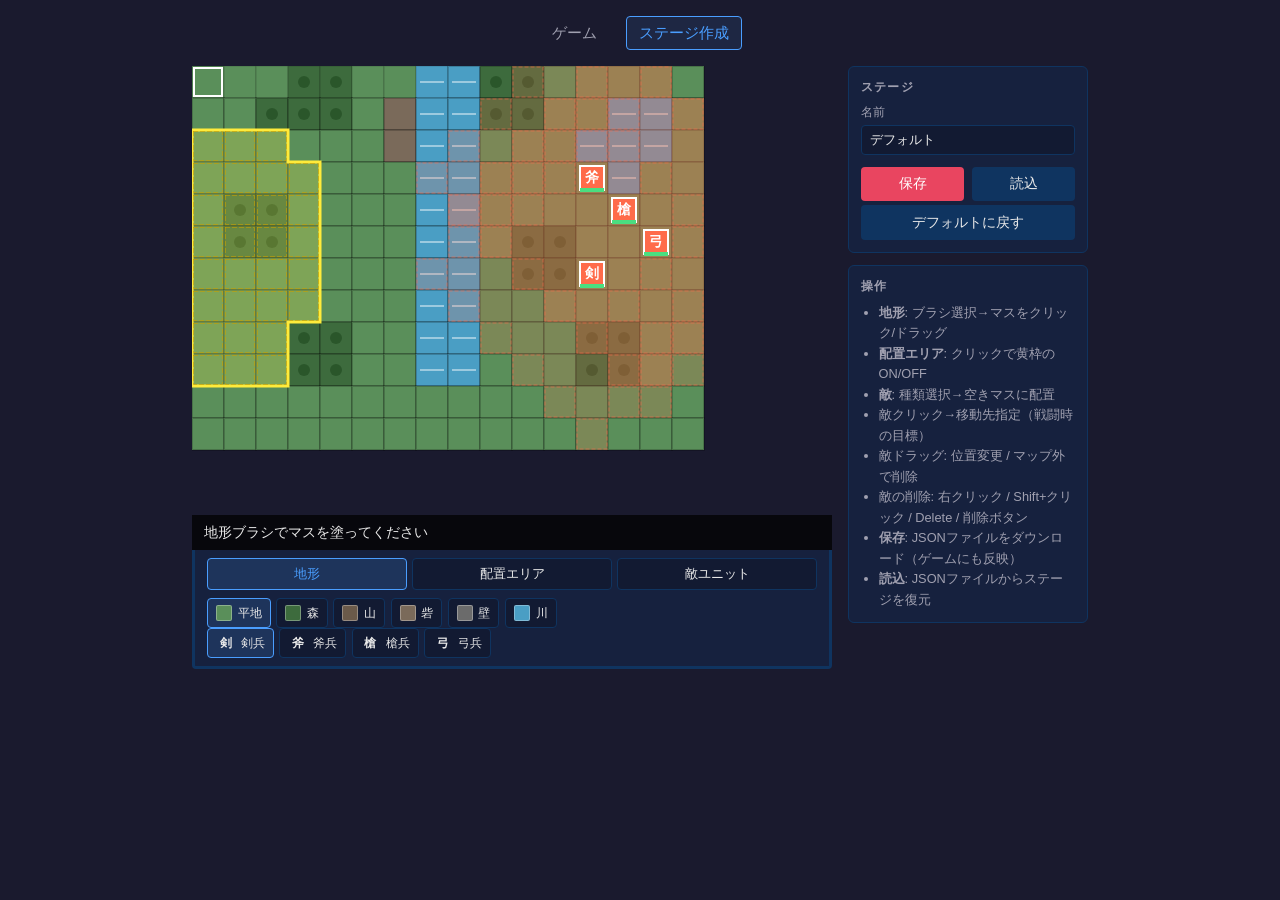
==== editor.html @ f02ab0a0 "feat: 3 すくみの概念追加" ====
<!DOCTYPE html>
<html lang="ja">
<head>
  <meta charset="UTF-8">
  <meta name="viewport" content="width=device-width, initial-scale=1.0">
  <title>ステージ作成</title>
  <link rel="stylesheet" href="css/style.css">
</head>
<body>
  <div class="app">
    <header class="header">
      <nav class="site-nav">
        <a href="index.html">ゲーム</a>
        <a href="editor.html" class="active">ステージ作成</a>
      </nav>
    </header>

    <main class="main editor-main">
      <div class="game-column">
        <div class="game-area">
          <canvas id="editorCanvas" width="640" height="480"></canvas>
          <div id="message" class="message" aria-live="polite"></div>
        </div>

        <div class="editor-toolbar">
          <div class="editor-modes">
            <button type="button" id="modeTerrain" class="mode-btn active">地形</button>
            <button type="button" id="modeDeploy" class="mode-btn">配置エリア</button>
            <button type="button" id="modeEnemy" class="mode-btn">敵ユニット</button>
          </div>
          <div id="terrainPalette" class="palette terrain-palette"></div>
          <div id="enemyPalette" class="palette enemy-palette" hidden></div>
        </div>
      </div>

      <aside class="sidebar">
        <section class="panel">
          <h2>ステージ</h2>
          <label class="field-label" for="stageName">名前</label>
          <input type="text" id="stageName" class="text-input" value="カスタムステージ">
          <div class="stage-io-buttons">
            <button id="saveBtn" type="button" class="btn btn-primary">保存</button>
            <button id="loadBtn" type="button" class="btn btn-secondary">読込</button>
          </div>
          <input type="file" id="loadFileInput" accept=".json,application/json" hidden>
          <button id="resetBtn" type="button" class="btn btn-secondary">デフォルトに戻す</button>
          <button id="deleteEnemyBtn" type="button" class="btn btn-danger" hidden disabled>選択中の敵を削除</button>
        </section>

        <section class="panel panel-help">
          <h2>操作</h2>
          <ul class="help-list">
            <li><strong>地形</strong>: ブラシ選択→マスをクリック/ドラッグ</li>
            <li><strong>配置エリア</strong>: クリックで黄枠のON/OFF</li>
            <li><strong>敵</strong>: 種類選択→空きマスに配置</li>
            <li>敵クリック→移動先指定（戦闘時の目標）</li>
            <li>敵ドラッグ: 位置変更 / マップ外で削除</li>
            <li>敵の削除: 右クリック / Shift+クリック / Delete / 削除ボタン</li>
            <li><strong>保存</strong>: JSONファイルをダウンロード（ゲームにも反映）</li>
            <li><strong>読込</strong>: JSONファイルからステージを復元</li>
          </ul>
        </section>
      </aside>
    </main>
  </div>

  <script type="module" src="js/editorMain.js"></script>
</body>
</html>
---- css/style.css ----
* {
  box-sizing: border-box;
  margin: 0;
  padding: 0;
}

:root {
  --bg: #1a1a2e;
  --panel: #16213e;
  --accent: #e94560;
  --accent-dim: #a83248;
  --text: #eaeaea;
  --text-dim: #a0a0b0;
  --player: #4a9eff;
  --enemy: #ff6b4a;
  --move: rgba(74, 158, 255, 0.35);
  --attack: rgba(233, 69, 96, 0.4);
  --border: #0f3460;
}

body {
  font-family: "Hiragino Sans", "Yu Gothic", "Segoe UI", sans-serif;
  background: var(--bg);
  color: var(--text);
  min-height: 100vh;
}

.app {
  max-width: 960px;
  margin: 0 auto;
  padding: 1rem;
}

.header {
  text-align: center;
  margin-bottom: 1rem;
}

.site-nav {
  display: flex;
  justify-content: center;
  gap: 1rem;
}

.site-nav a {
  color: var(--text-dim);
  text-decoration: none;
  font-size: 0.95rem;
  padding: 0.35rem 0.75rem;
  border-radius: 4px;
  border: 1px solid transparent;
}

.site-nav a:hover {
  color: var(--text);
  border-color: var(--border);
}

.site-nav a.active {
  color: var(--player);
  border-color: var(--player);
  background: rgba(74, 158, 255, 0.1);
}

.subtitle {
  font-size: 0.85rem;
  color: var(--text-dim);
  margin-top: 0.25rem;
}

.main {
  display: flex;
  gap: 1rem;
  flex-wrap: wrap;
  justify-content: center;
}

.game-column {
  display: flex;
  flex-direction: column;
  align-items: stretch;
}

.game-area {
  position: relative;
}

#gameCanvas {
  display: block;
  border: 3px solid var(--border);
  border-radius: 4px 4px 0 0;
  cursor: crosshair;
  image-rendering: pixelated;
  background: #2d4a3e;
  touch-action: none;
}

#gameCanvas.dragging {
  cursor: grabbing;
}

.message {
  position: absolute;
  bottom: 0;
  left: 0;
  right: 0;
  padding: 0.5rem 0.75rem;
  background: rgba(0, 0, 0, 0.75);
  font-size: 0.9rem;
  min-height: 2rem;
  pointer-events: none;
}

.sidebar {
  width: 240px;
  display: flex;
  flex-direction: column;
  gap: 0.75rem;
}

.panel {
  background: var(--panel);
  border: 1px solid var(--border);
  border-radius: 6px;
  padding: 0.75rem;
}

.panel h2 {
  font-size: 0.75rem;
  text-transform: uppercase;
  letter-spacing: 0.1em;
  color: var(--text-dim);
  margin-bottom: 0.5rem;
}

.phase-text {
  font-size: 1rem;
  font-weight: bold;
  margin-bottom: 0.75rem;
}

.panel .btn {
  margin-top: 0.25rem;
}

.stage-io-buttons {
  display: flex;
  gap: 0.5rem;
  margin-top: 0.25rem;
}

.stage-io-buttons .btn {
  flex: 1;
  margin-top: 0;
  min-width: 0;
  padding-left: 0.5rem;
  padding-right: 0.5rem;
  font-size: 0.85rem;
}

.unit-actions {
  display: flex;
  flex-direction: column;
  gap: 0.5rem;
  margin-top: 0.5rem;
}

.unit-actions .btn {
  margin-top: 0;
  width: 100%;
}

.phase-text.player {
  color: var(--player);
}

.phase-text.enemy {
  color: var(--enemy);
}

.gold-text {
  font-size: 1.1rem;
  font-weight: bold;
  color: #fbbf24;
  margin-bottom: 0.5rem;
}

.speed-control {
  display: flex;
  align-items: center;
  gap: 0.5rem;
  margin-bottom: 0.5rem;
}

.speed-slider {
  flex: 1;
  min-width: 0;
  accent-color: var(--accent, #4a9eff);
}

.speed-label {
  flex-shrink: 0;
  font-size: 0.85rem;
  color: var(--text-dim);
  min-width: 2.75rem;
  text-align: right;
}

.unit-shop-bar {
  width: 640px;
  max-width: 100%;
  background: var(--panel);
  border: 3px solid var(--border);
  border-top: none;
  border-radius: 0 0 4px 4px;
  padding: 0.5rem 0.75rem;
}

.shop-bar-label {
  font-size: 0.7rem;
  color: var(--text-dim);
  text-transform: uppercase;
  letter-spacing: 0.08em;
  margin-bottom: 0.4rem;
}

.unit-shop {
  display: flex;
  flex-wrap: wrap;
  gap: 0.4rem;
}

.shop-btn {
  display: flex;
  justify-content: space-between;
  align-items: center;
  gap: 0.75rem;
  min-width: 140px;
  flex: 1;
  padding: 0.45rem 0.65rem;
  border: 1px solid var(--border);
  border-radius: 4px;
  background: rgba(0, 0, 0, 0.2);
  color: var(--text);
  font-family: inherit;
  font-size: 0.85rem;
  cursor: pointer;
  text-align: left;
}

.shop-btn:hover:not(:disabled) {
  border-color: var(--player);
}

.shop-btn.selected {
  border-color: var(--player);
  background: rgba(74, 158, 255, 0.15);
}

.shop-btn:disabled {
  opacity: 0.4;
  cursor: not-allowed;
}

.shop-cost {
  color: #fbbf24;
  font-weight: bold;
}

.unit-info .placeholder {
  color: var(--text-dim);
  font-size: 0.85rem;
}

.unit-info dl {
  display: grid;
  grid-template-columns: auto 1fr;
  gap: 0.2rem 0.75rem;
  font-size: 0.85rem;
}

.unit-info dt {
  color: var(--text-dim);
}

.unit-info .name {
  grid-column: 1 / -1;
  font-size: 1rem;
  font-weight: bold;
  margin-bottom: 0.25rem;
}

.unit-info .hp-bar {
  grid-column: 1 / -1;
  height: 8px;
  background: #333;
  border-radius: 4px;
  overflow: hidden;
  margin: 0.25rem 0;
}

.unit-info .hp-fill {
  height: 100%;
  background: #4ade80;
  transition: width 0.2s;
}

.help-list {
  font-size: 0.8rem;
  color: var(--text-dim);
  padding-left: 1.1rem;
  line-height: 1.6;
}

.btn {
  width: 100%;
  padding: 0.5rem 1rem;
  border: none;
  border-radius: 4px;
  font-size: 0.9rem;
  cursor: pointer;
  font-family: inherit;
}

.btn:disabled {
  opacity: 0.4;
  cursor: not-allowed;
}

.btn-primary {
  background: var(--accent);
  color: white;
}

.btn-primary:not(:disabled):hover {
  background: var(--accent-dim);
}

.btn-secondary {
  background: var(--border);
  color: var(--text);
}

.btn-danger {
  background: var(--accent-dim);
  color: white;
  margin-top: 0.35rem;
}

.btn-danger:not(:disabled):hover {
  background: var(--accent);
}

.footer {
  text-align: center;
  margin-top: 1rem;
}

.footer .btn {
  width: auto;
  min-width: 140px;
}

.editor-main .editor-toolbar {
  width: 640px;
  max-width: 100%;
  background: var(--panel);
  border: 3px solid var(--border);
  border-top: none;
  border-radius: 0 0 4px 4px;
  padding: 0.5rem 0.75rem;
}

.editor-modes {
  display: flex;
  gap: 0.35rem;
  margin-bottom: 0.5rem;
}

.mode-btn {
  flex: 1;
  padding: 0.4rem 0.5rem;
  border: 1px solid var(--border);
  border-radius: 4px;
  background: rgba(0, 0, 0, 0.2);
  color: var(--text);
  font-family: inherit;
  font-size: 0.8rem;
  cursor: pointer;
}

.mode-btn.active {
  border-color: var(--player);
  background: rgba(74, 158, 255, 0.15);
  color: var(--player);
}

.palette {
  display: flex;
  flex-wrap: wrap;
  gap: 0.35rem;
}

.palette-btn {
  display: flex;
  align-items: center;
  gap: 0.35rem;
  padding: 0.35rem 0.5rem;
  border: 1px solid var(--border);
  border-radius: 4px;
  background: rgba(0, 0, 0, 0.2);
  color: var(--text);
  font-family: inherit;
  font-size: 0.75rem;
  cursor: pointer;
}

.palette-btn.selected {
  border-color: var(--player);
  background: rgba(74, 158, 255, 0.15);
}

.terrain-btn .swatch {
  width: 16px;
  height: 16px;
  border-radius: 2px;
  border: 1px solid rgba(255, 255, 255, 0.3);
}

.enemy-btn .symbol {
  font-weight: bold;
  width: 1.2rem;
  text-align: center;
}

.field-label {
  display: block;
  font-size: 0.75rem;
  color: var(--text-dim);
  margin-bottom: 0.25rem;
}

.text-input {
  width: 100%;
  padding: 0.4rem 0.5rem;
  margin-bottom: 0.5rem;
  border: 1px solid var(--border);
  border-radius: 4px;
  background: rgba(0, 0, 0, 0.2);
  color: var(--text);
  font-family: inherit;
}
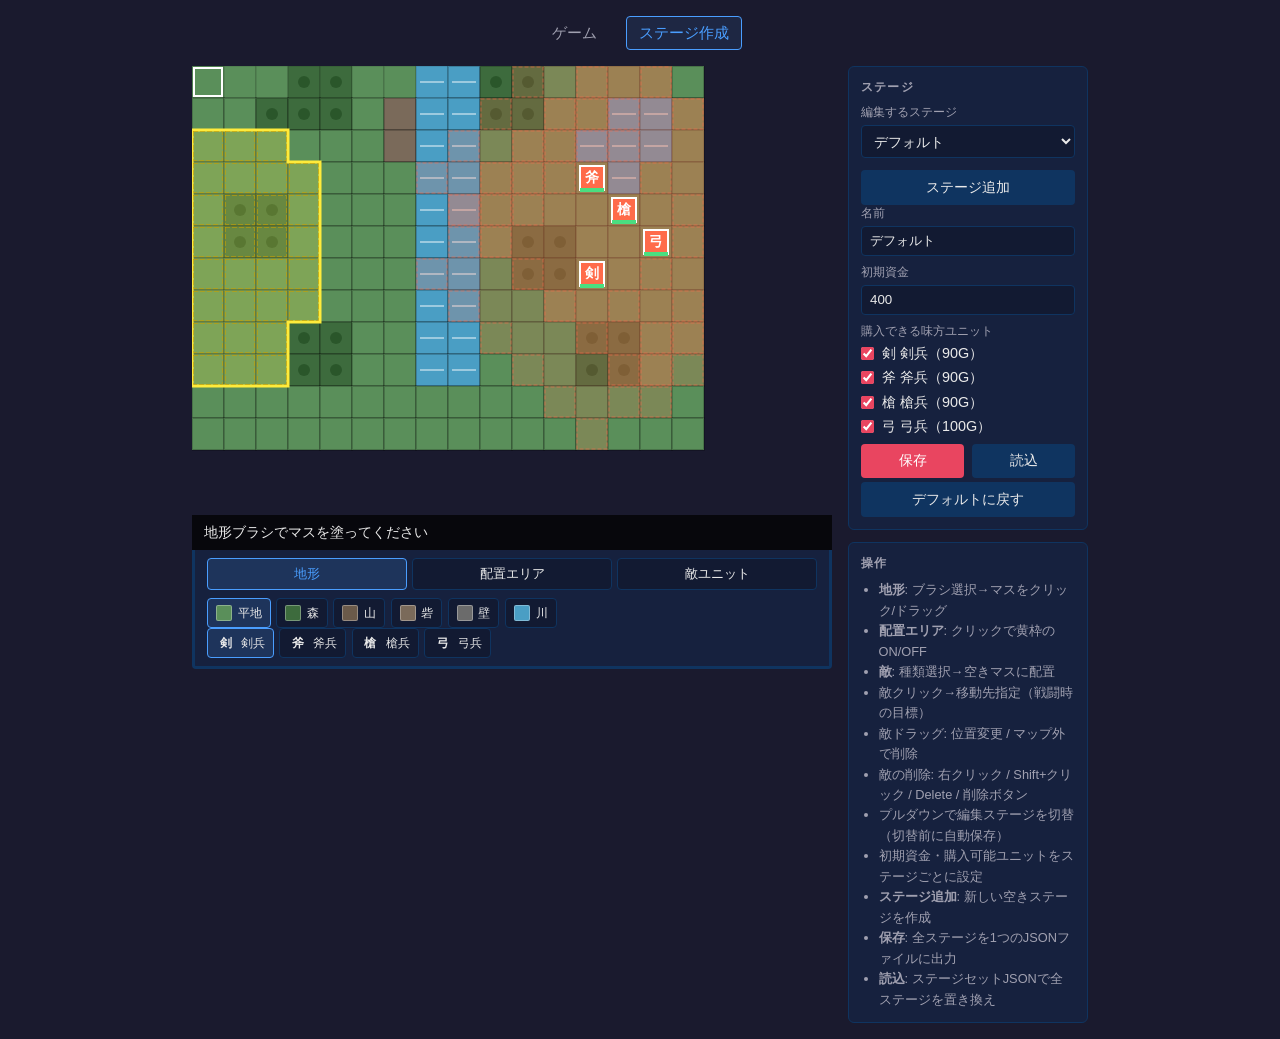
==== commit 5d6046a0: "feat: 複数ステージできるように" ====
--- a/editor.html
+++ b/editor.html
@@ -36,8 +36,22 @@
       <aside class="sidebar">
         <section class="panel">
           <h2>ステージ</h2>
+          <label class="field-label" for="editorStageSelect">編集するステージ</label>
+          <select id="editorStageSelect" class="text-input stage-select"></select>
+          <button id="addStageBtn" type="button" class="btn btn-secondary">ステージ追加</button>
           <label class="field-label" for="stageName">名前</label>
           <input type="text" id="stageName" class="text-input" value="カスタムステージ">
+          <label class="field-label" for="startingGoldInput">初期資金</label>
+          <input
+            type="number"
+            id="startingGoldInput"
+            class="text-input"
+            min="0"
+            step="10"
+            value="400"
+          >
+          <p class="field-label">購入できる味方ユニット</p>
+          <div id="shopUnitsEditor" class="shop-units-editor"></div>
           <div class="stage-io-buttons">
             <button id="saveBtn" type="button" class="btn btn-primary">保存</button>
             <button id="loadBtn" type="button" class="btn btn-secondary">読込</button>
@@ -56,8 +70,11 @@
             <li>敵クリック→移動先指定（戦闘時の目標）</li>
             <li>敵ドラッグ: 位置変更 / マップ外で削除</li>
             <li>敵の削除: 右クリック / Shift+クリック / Delete / 削除ボタン</li>
-            <li><strong>保存</strong>: JSONファイルをダウンロード（ゲームにも反映）</li>
-            <li><strong>読込</strong>: JSONファイルからステージを復元</li>
+            <li>プルダウンで編集ステージを切替（切替前に自動保存）</li>
+            <li>初期資金・購入可能ユニットをステージごとに設定</li>
+            <li><strong>ステージ追加</strong>: 新しい空きステージを作成</li>
+            <li><strong>保存</strong>: 全ステージを1つのJSONファイルに出力</li>
+            <li><strong>読込</strong>: ステージセットJSONで全ステージを置き換え</li>
           </ul>
         </section>
       </aside>
--- a/css/style.css
+++ b/css/style.css
@@ -170,12 +170,42 @@
   width: 100%;
 }
 
+.shop-units-editor {
+  display: flex;
+  flex-direction: column;
+  gap: 0.35rem;
+  margin-bottom: 0.5rem;
+}
+
+.shop-unit-check {
+  display: flex;
+  align-items: center;
+  gap: 0.5rem;
+  font-size: 0.9rem;
+  cursor: pointer;
+}
+
+.shop-unit-check input {
+  accent-color: var(--accent);
+}
+
 .phase-text.player {
   color: var(--player);
 }
 
 .phase-text.enemy {
   color: var(--enemy);
+}
+
+.stage-select {
+  width: 100%;
+  margin-bottom: 0.5rem;
+  padding: 0.4rem 0.5rem;
+  font-size: 0.9rem;
+  color: var(--text);
+  background: var(--bg);
+  border: 1px solid var(--border);
+  border-radius: 4px;
 }
 
 .gold-text {
@@ -225,8 +255,8 @@
 }
 
 .unit-shop {
-  display: flex;
-  flex-wrap: wrap;
+  display: grid;
+  grid-template-columns: repeat(4, minmax(0, 1fr));
   gap: 0.4rem;
 }
 
@@ -234,9 +264,9 @@
   display: flex;
   justify-content: space-between;
   align-items: center;
-  gap: 0.75rem;
-  min-width: 140px;
-  flex: 1;
+  gap: 0.5rem;
+  width: 100%;
+  min-width: 0;
   padding: 0.45rem 0.65rem;
   border: 1px solid var(--border);
   border-radius: 4px;
